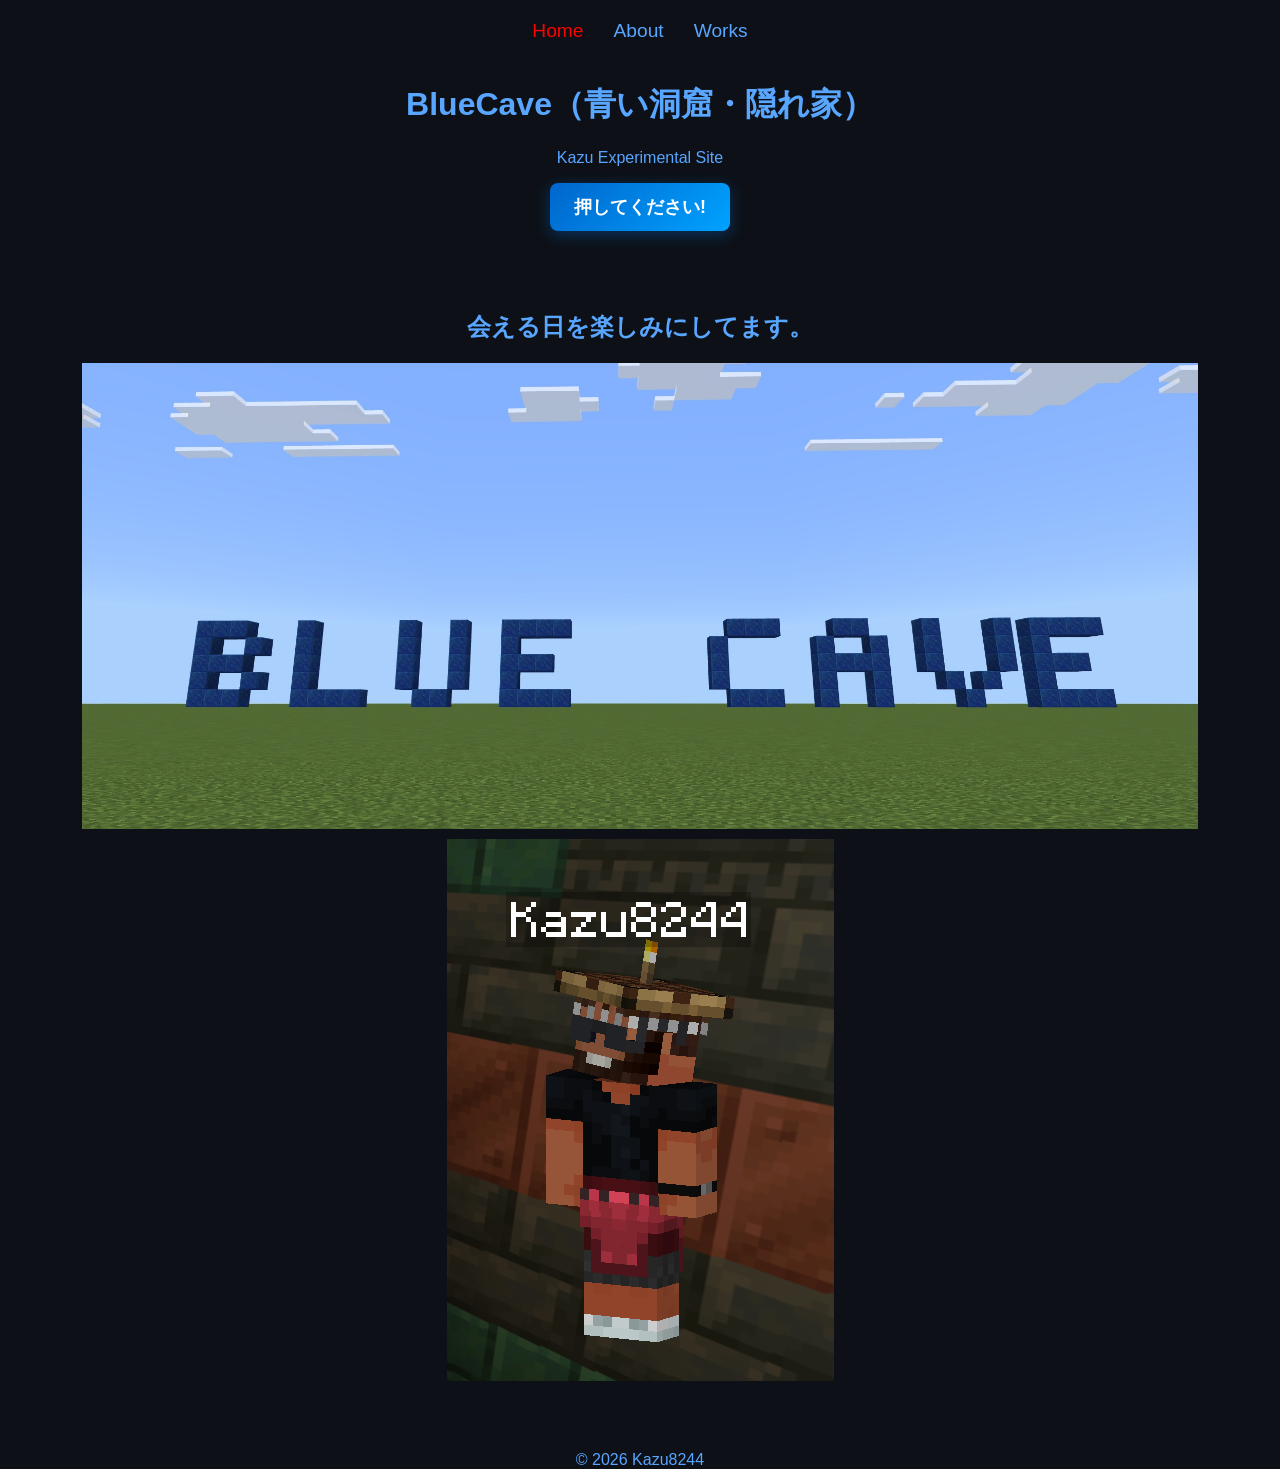
==== index.html @ 6e3630bf "写真bluecaveを追加" ====
<!DOCTYPE html>
<html lang="ja">
<head>
  <meta charset="UTF-8">
  <meta name="viewport" content="width=device-width, initial-scale=1.0">
  <title>BlueCave</title>
  <link rel="stylesheet" href="style.css">
</head>
<body>
<nav>
  <a href="index.html" class="active">Home</a>
  <a href="about.html">About</a>
  <a href="works.html">Works</a>
</nav>
  <header>
    <h1>BlueCave（青い洞窟・隠れ家）</h1>
    <p>Kazu Experimental Site</p>
    <button class="cool-button" onclick="alert('アロハ！　来てくれてありがとう!　感謝します。毎月第一金曜日の１９時からマイクラとディスコードを使って盛り上がりましょう。')" >押してください!</button>
  </header>

 
  
     <main>
    
    <section>
      <h2>会える日を楽しみにしてます。</h2>
      <img src="images/bluecave.jpg" alt="ブルーケーブ" class="responsive-img">
      <img src="images/photo1.jpg" alt="写真1" class="responsive-img">
      <!-- 追加の写真はここに加えてください -->
    </section>
 
     </main>

  <footer>
    © 2026 Kazu8244

  </footer>

</body>
</html>
---- style.css ----
body {
  margin: 0;
  background-color: #0d1117;
  color: #58a6ff;
  font-family: Arial, sans-serif;
  text-align: center;
}

nav {
  display: flex;
  justify-content: center;
  flex-wrap: wrap;
  padding: 20px;
}

a {
  color: #58a6ff;
  margin: 0 15px;
  text-decoration: none;
  font-size: 1.2rem;
}

a:hover {
  text-decoration: underline;
}

nav a.active {
  color: red;
}

section {
  padding: 60px 20px;
}

/* responsive images */
.responsive-img {
  max-width: 90%;
  height: auto;
  margin: 10px auto;
  display: block;
}

.card {
  border: 1px solid #58a6ff;
  margin: 20px auto;
  padding: 20px;
  width: 60%;
  max-width: 600px;
}

/* media queries for smaller screens */
@media (max-width: 600px) {
  a {
    margin: 0 8px;
    font-size: 1rem;
  }

  section {
    padding: 40px 10px;
  }

  .card {
    width: 90%;
  }

  header h1 {
    font-size: 1.5rem;
  }
}

.cool-button {
  background: linear-gradient(135deg, #0066cc, #00a2ff);
  color: white;
  border: none;
  border-radius: 8px;
  padding: 12px 24px;
  font-size: 18px;
  cursor: pointer;
  box-shadow: 0 4px 15px rgba(0, 102, 204, 0.4);
  transition: all 0.3s ease;
  font-weight: bold;
}

.cool-button:hover {
  background: linear-gradient(135deg, #0052a3, #0088cc);
  box-shadow: 0 6px 20px rgba(0, 102, 204, 0.6);
  transform: translateY(-2px);
}

.cool-button:active {
  transform: translateY(0);
  box-shadow: 0 2px 10px rgba(0, 102, 204, 0.4);
}
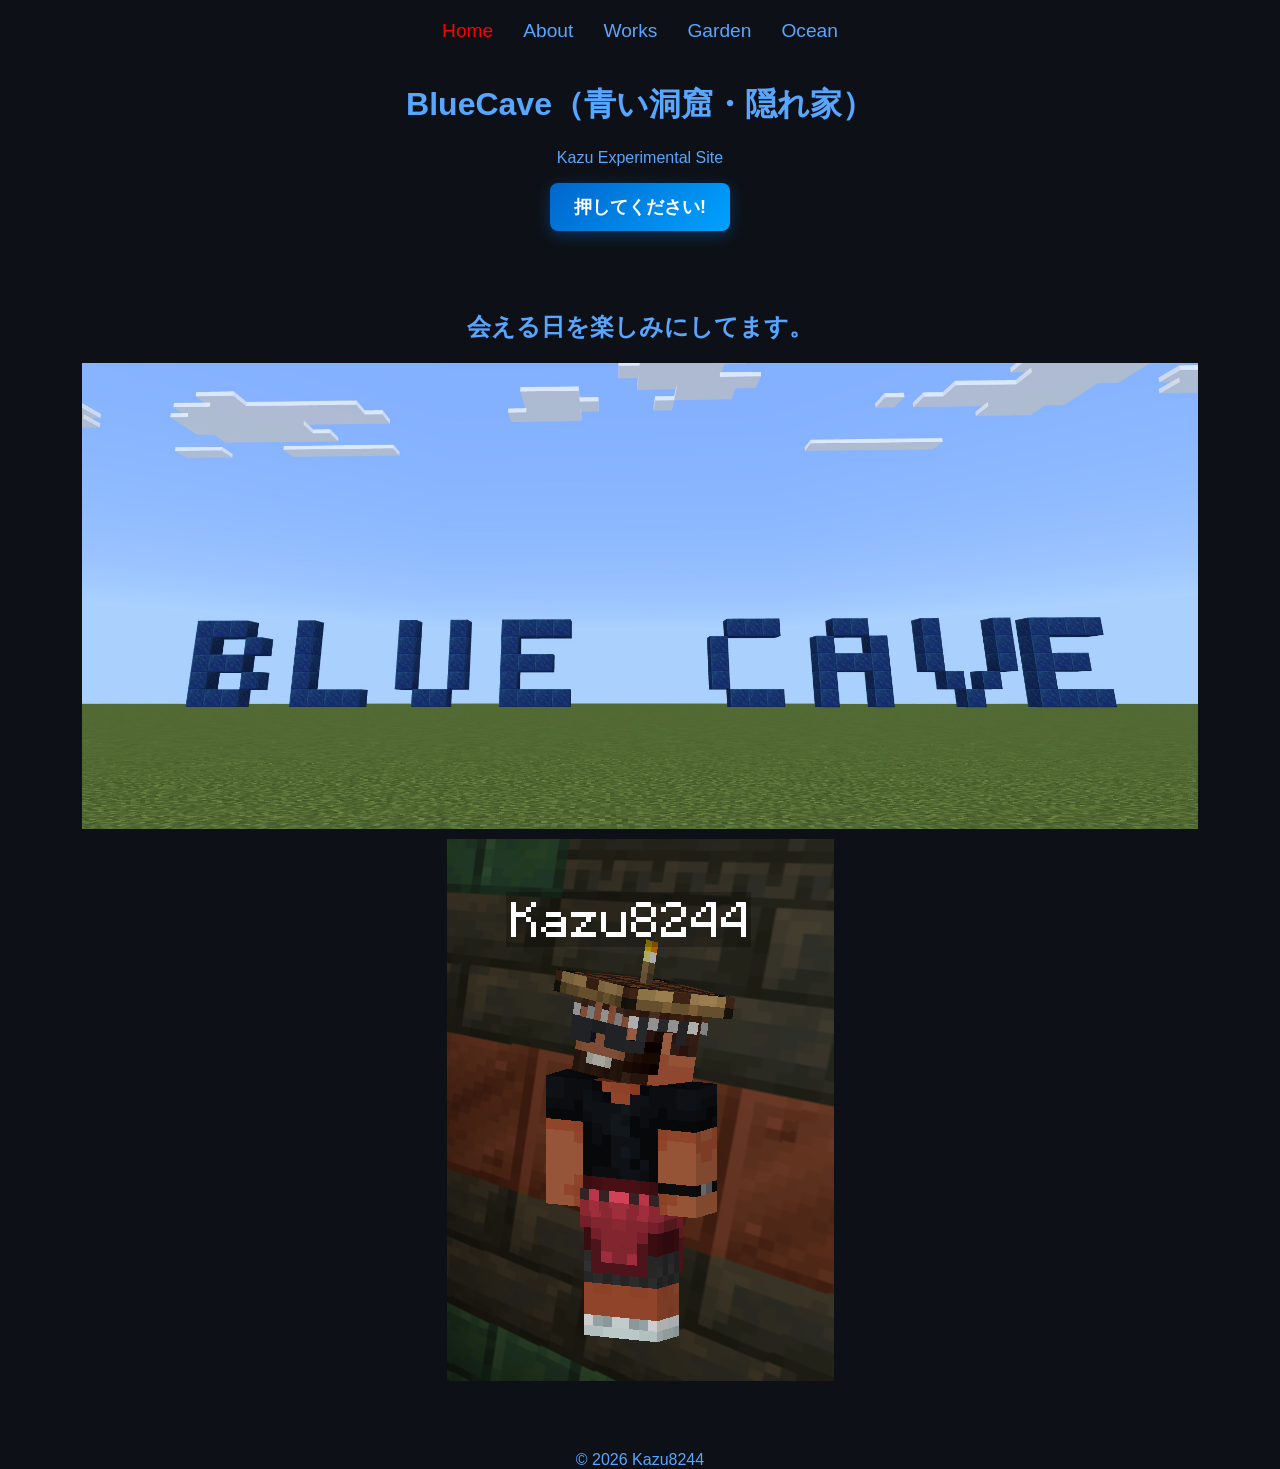
==== commit d42ce83b: "追加ページ" ====
--- a/index.html
+++ b/index.html
@@ -11,6 +11,8 @@
   <a href="index.html" class="active">Home</a>
   <a href="about.html">About</a>
   <a href="works.html">Works</a>
+  <a href="garden.html">Garden</a>
+  <a href="ocean.html">Ocean</a>
 </nav>
   <header>
     <h1>BlueCave（青い洞窟・隠れ家）</h1>
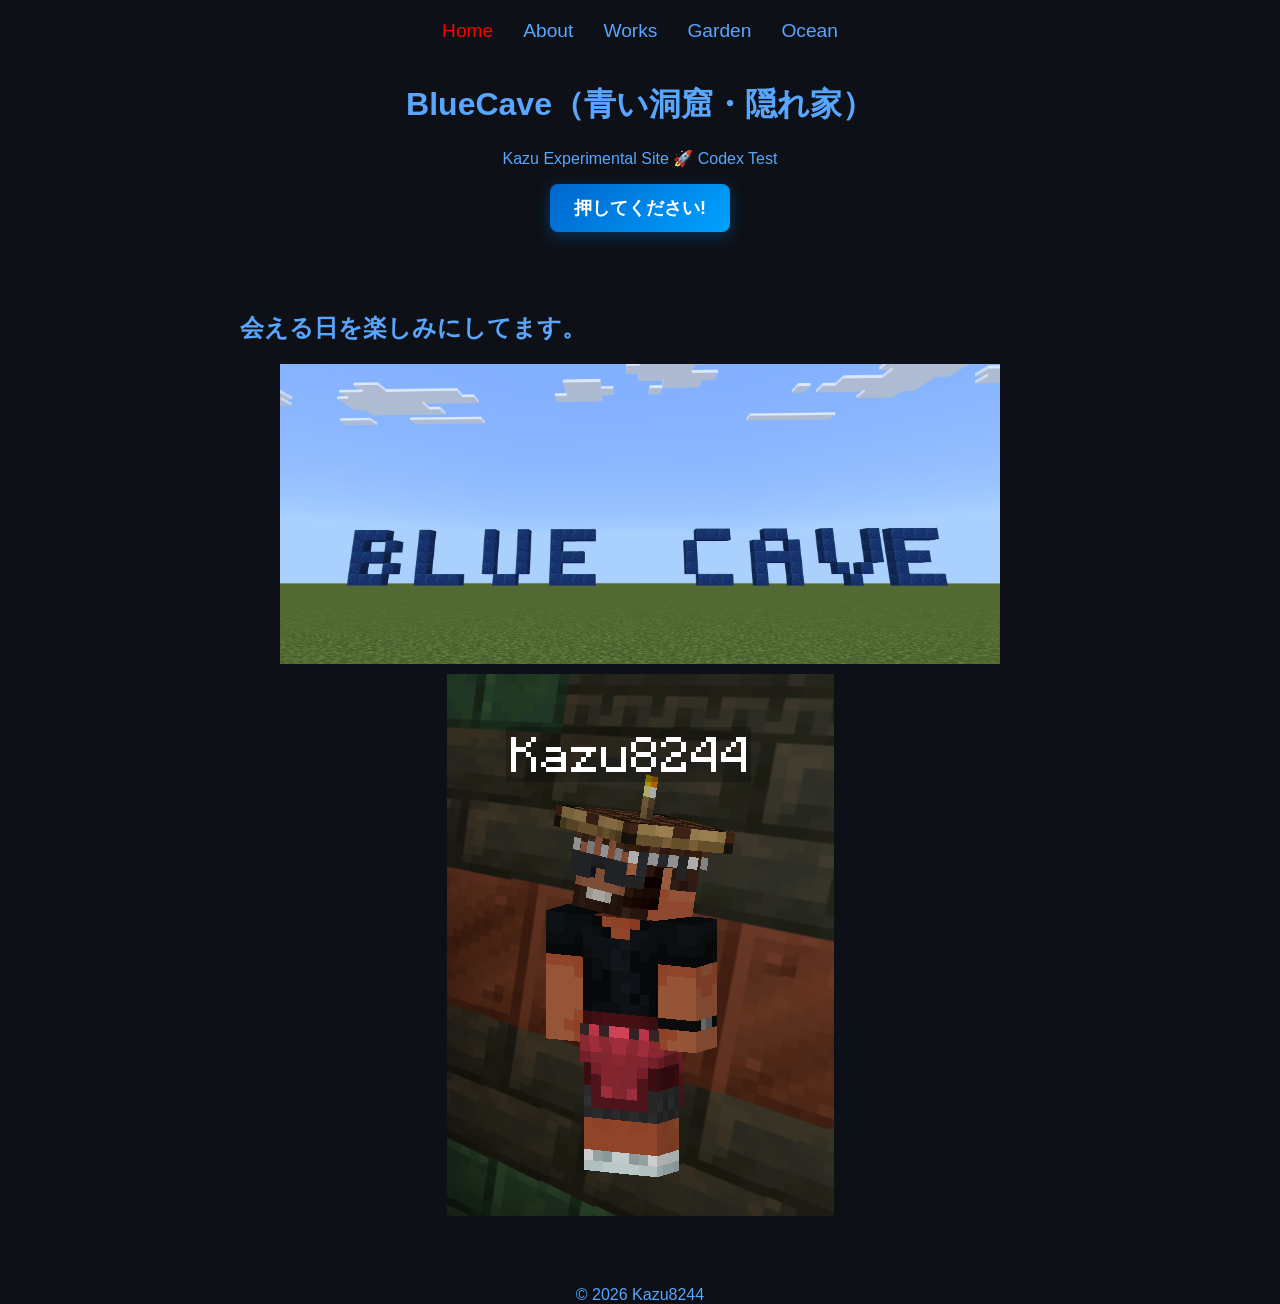
==== commit e7e00fdf: "Codexテスト" ====
--- a/index.html
+++ b/index.html
@@ -16,8 +16,8 @@
 </nav>
   <header>
     <h1>BlueCave（青い洞窟・隠れ家）</h1>
-    <p>Kazu Experimental Site</p>
-    <button class="cool-button" onclick="alert('アロハ！　来てくれてありがとう!　感謝します。毎月第一金曜日の１９時からマイクラとディスコードを使って盛り上がりましょう。')" >押してください!</button>
+    <p>Kazu Experimental Site 🚀 Codex Test</p>
+    <button class="cool-button" onclick="alert('アロハ！　来てくれてありがとう!　感謝します。毎月第一金曜日の１９時からマイクラとディスコードを使って楽しみましょう。')" >押してください!</button>
   </header>
 
  
--- a/style.css
+++ b/style.css
@@ -30,6 +30,13 @@
 
 section {
   padding: 60px 20px;
+  max-width: 800px;
+  margin: 0 auto;
+  text-align: left;
+}
+
+h1 {
+  text-align: center;
 }
 
 /* responsive images */
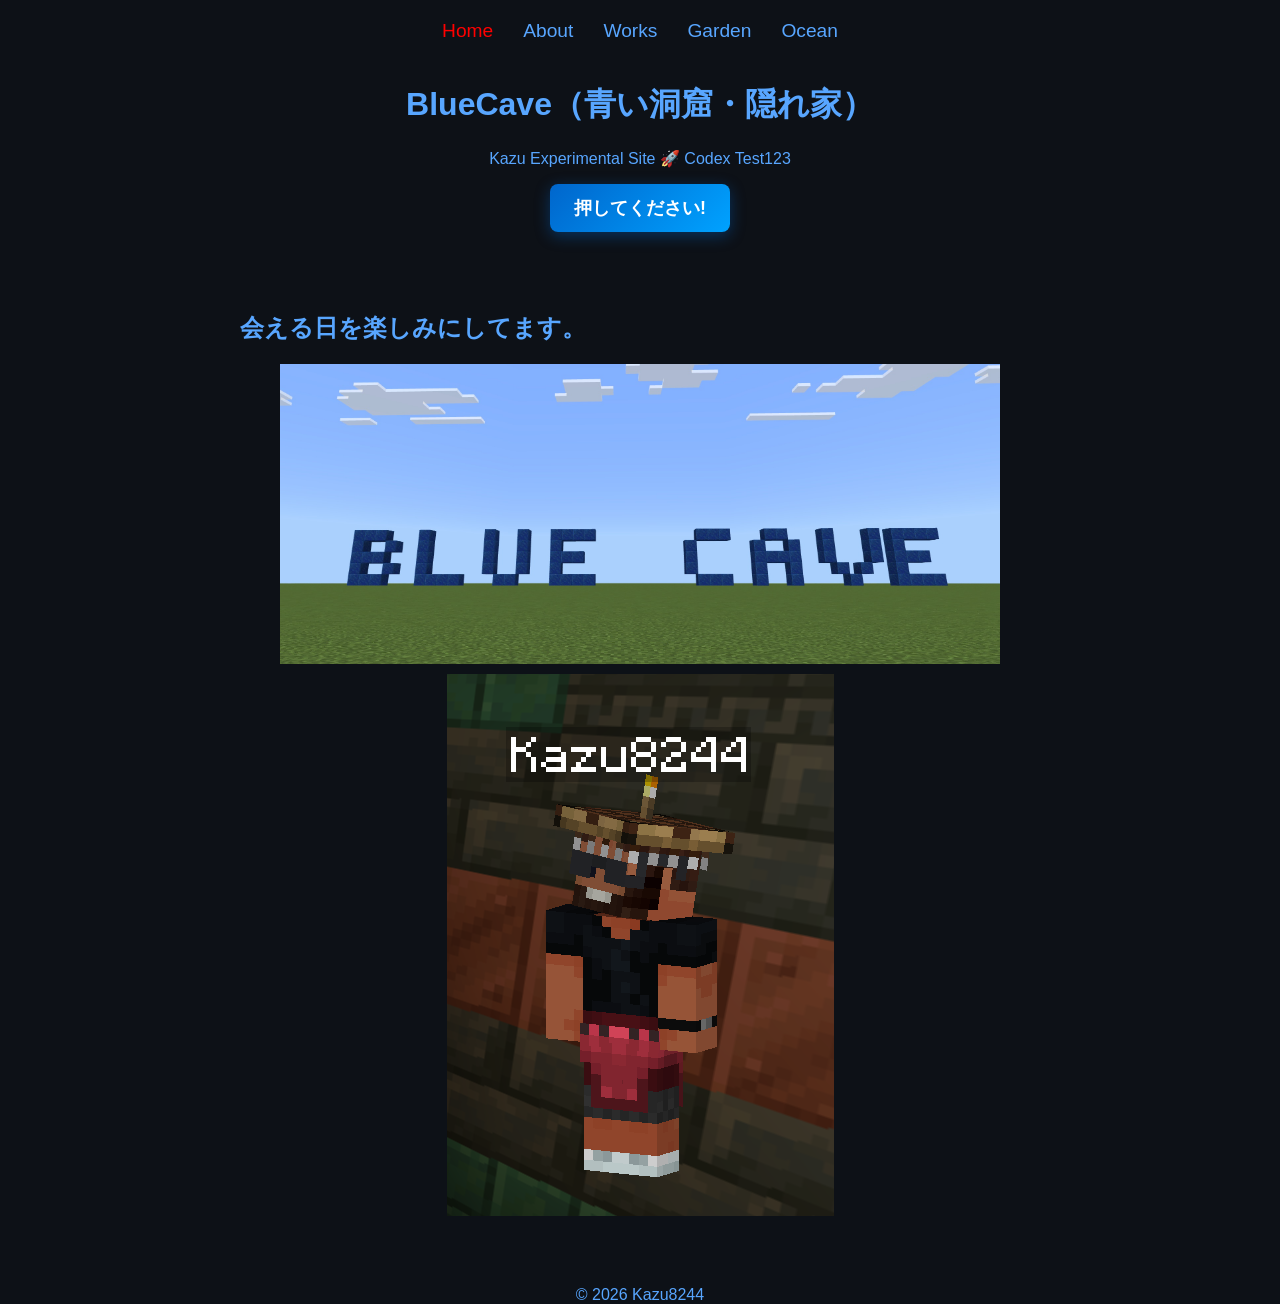
==== commit 666b13bf: "Codexテストの説明文を更新" ====
--- a/index.html
+++ b/index.html
@@ -16,7 +16,7 @@
 </nav>
   <header>
     <h1>BlueCave（青い洞窟・隠れ家）</h1>
-    <p>Kazu Experimental Site 🚀 Codex Test</p>
+    <p>Kazu Experimental Site 🚀 Codex Test123</p>
     <button class="cool-button" onclick="alert('アロハ！　来てくれてありがとう!　感謝します。毎月第一金曜日の１９時からマイクラとディスコードを使って楽しみましょう。')" >押してください!</button>
   </header>
 
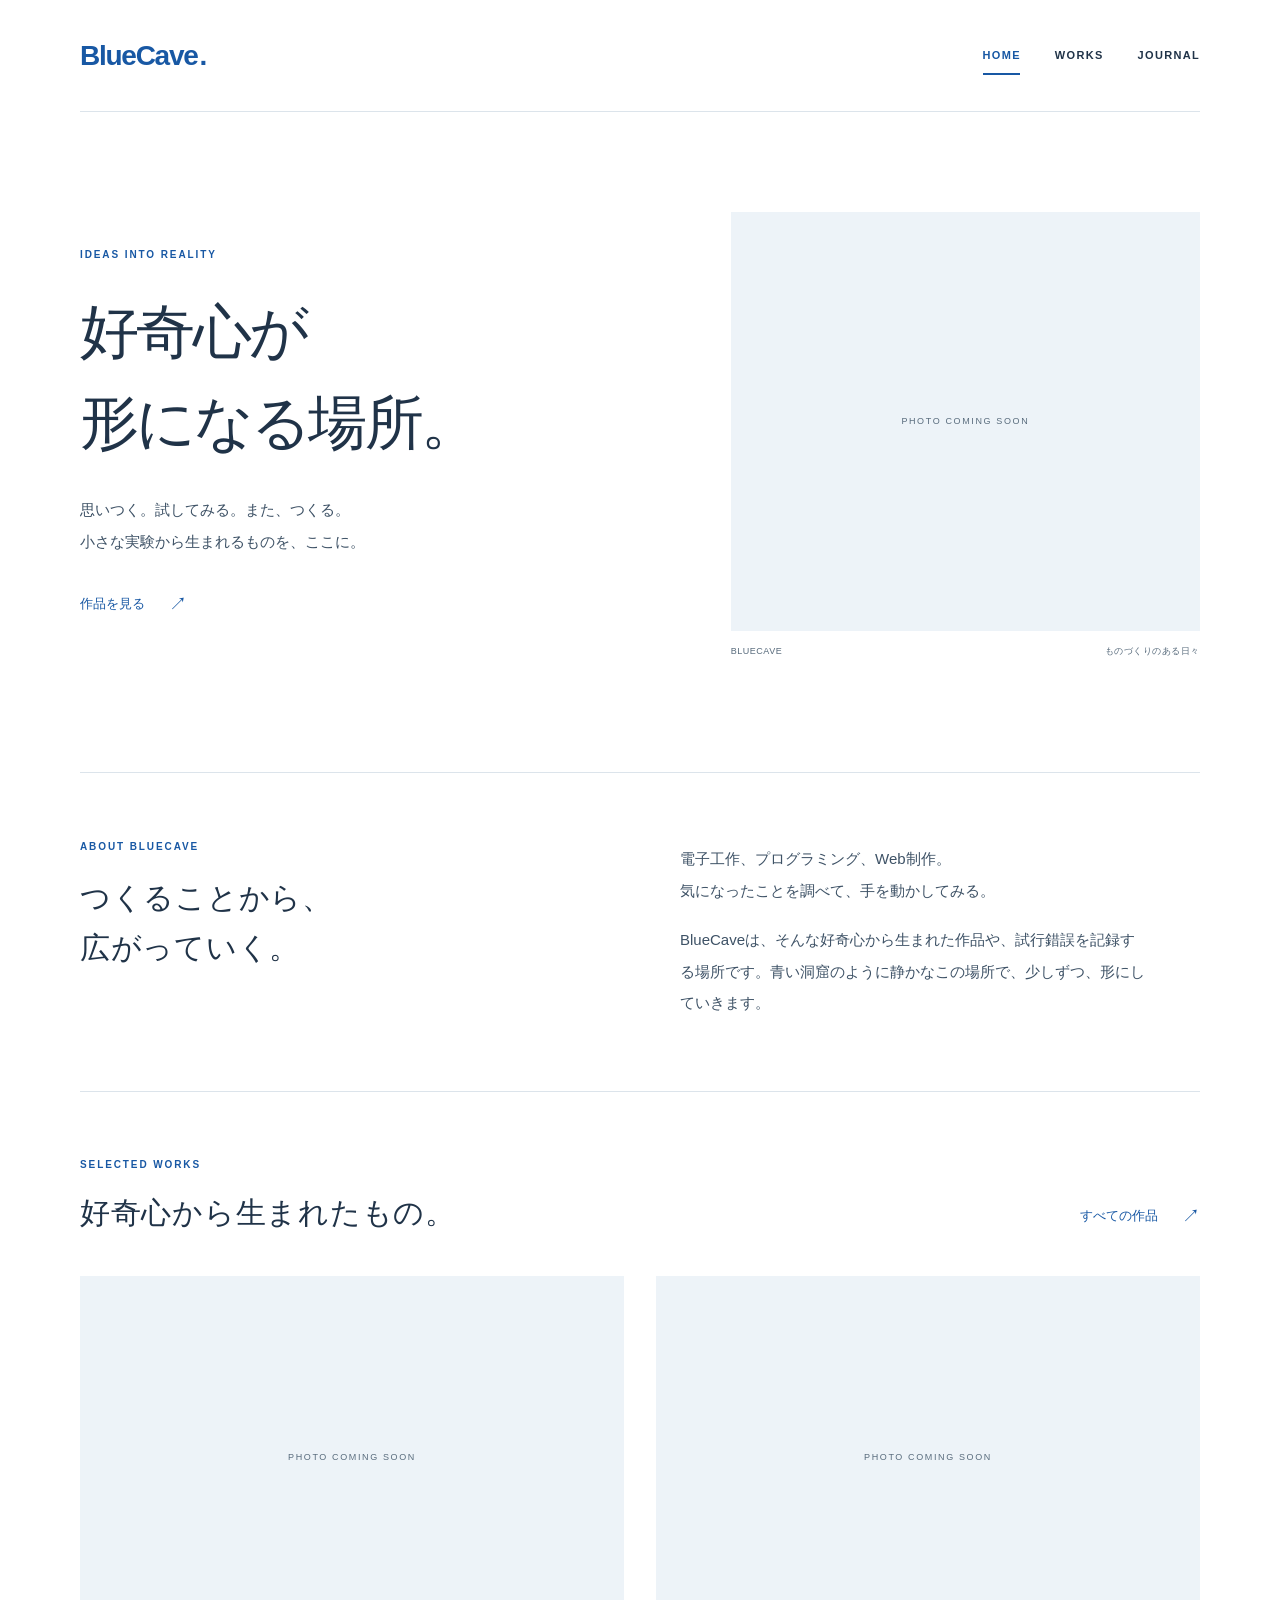
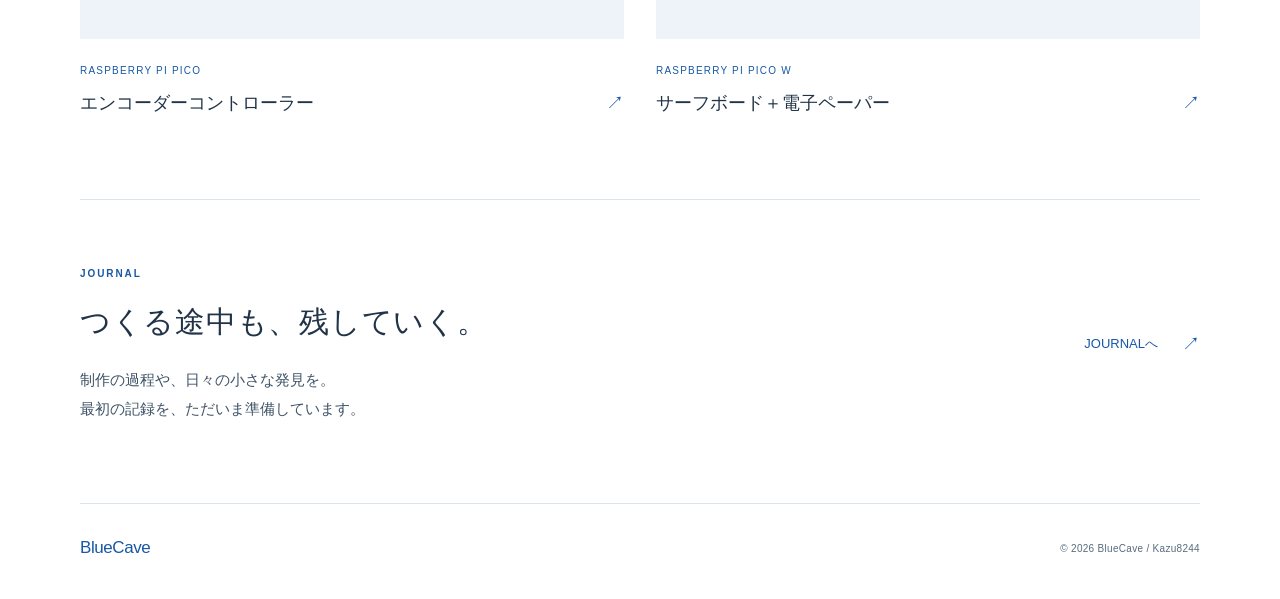
==== commit 8e542425: "BlueCave 2.0 初期デザイン完成" ====
--- a/index.html
+++ b/index.html
@@ -1,42 +1,90 @@
-<!DOCTYPE html>
+﻿<!DOCTYPE html>
 <html lang="ja">
 <head>
   <meta charset="UTF-8">
   <meta name="viewport" content="width=device-width, initial-scale=1.0">
-  <title>BlueCave</title>
-  <link rel="stylesheet" href="style.css">
+  <meta name="description" content="好奇心が形になる場所。BlueCaveは、電子工作やプログラミング、日々の小さな実験を記録する場所です。">
+  <title>BlueCave — 好奇心が形になる場所。</title>
+  <link rel="stylesheet" href="assets/css/bluecave-v2.css">
 </head>
 <body>
-<nav>
-  <a href="index.html" class="active">Home</a>
-  <a href="about.html">About</a>
-  <a href="works.html">Works</a>
-  <a href="garden.html">Garden</a>
-  <a href="ocean.html">Ocean</a>
-</nav>
-  <header>
-    <h1>BlueCave（青い洞窟・隠れ家）</h1>
-    <p>Kazu Experimental Site 🚀 Codex Test123</p>
-    <button class="cool-button" onclick="alert('アロハ！　来てくれてありがとう!　感謝します。毎月第一金曜日の１９時からマイクラとディスコードを使って楽しみましょう。')" >押してください!</button>
+  <a class="skip-link" href="#main">本文へスキップ</a>
+  <header class="site-header container">
+    <a class="brand" href="index.html" aria-label="BlueCave ホーム">BlueCave<span class="brand-dot">.</span></a>
+    <nav class="site-nav" aria-label="メインナビゲーション">
+      <a href="index.html" aria-current="page">HOME</a>
+      <a href="works.html">WORKS</a>
+      <a href="journal.html">JOURNAL</a>
+    </nav>
   </header>
 
- 
-  
-     <main>
-    
-    <section>
-      <h2>会える日を楽しみにしてます。</h2>
-      <img src="images/bluecave.jpg" alt="ブルーケーブ" class="responsive-img">
-      <img src="images/photo1.jpg" alt="写真1" class="responsive-img">
-      <!-- 追加の写真はここに加えてください -->
+  <main id="main" class="container">
+    <section class="hero" aria-labelledby="home-title">
+      <div class="hero-copy">
+        <p class="eyebrow">IDEAS INTO REALITY</p>
+        <h1 id="home-title">好奇心が<br>形になる場所。</h1>
+        <p class="hero-description">思いつく。試してみる。また、つくる。<br>小さな実験から生まれるものを、ここに。</p>
+        <a class="text-link" href="works.html">作品を見る <span aria-hidden="true">↗</span></a>
+      </div>
+      <div class="hero-visual">
+        <div class="placeholder hero-image" role="img" aria-label="制作風景の写真を準備中">
+          <span class="placeholder-label">PHOTO COMING SOON</span>
+        </div>
+        <p class="image-caption"><span>BLUECAVE</span><span>ものづくりのある日々</span></p>
+      </div>
     </section>
- 
-     </main>
 
-  <footer>
-    © 2026 Kazu8244
+    <section class="intro section-border" aria-labelledby="intro-title">
+      <div>
+        <p class="eyebrow">ABOUT BLUECAVE</p>
+        <h2 id="intro-title">つくることから、<br>広がっていく。</h2>
+      </div>
+      <div class="intro-copy">
+        <p>電子工作、プログラミング、Web制作。<br>気になったことを調べて、手を動かしてみる。</p>
+        <p>BlueCaveは、そんな好奇心から生まれた作品や、試行錯誤を記録する場所です。青い洞窟のように静かなこの場所で、少しずつ、形にしていきます。</p>
+      </div>
+    </section>
 
+    <section class="section-block section-border" aria-labelledby="works-title">
+      <div class="section-heading">
+        <div>
+          <p class="eyebrow">SELECTED WORKS</p>
+          <h2 id="works-title">好奇心から生まれたもの。</h2>
+        </div>
+        <a class="text-link" href="works.html">すべての作品 <span aria-hidden="true">↗</span></a>
+      </div>
+      <div class="works-grid">
+        <!-- HOMEの作品は抜粋です。作品を更新する際はworks.htmlも確認してください。 -->
+        <article class="work-preview">
+          <a class="work-link" href="works.html#encoder">
+            <div class="placeholder project-image" aria-hidden="true"><span class="placeholder-label">PHOTO COMING SOON</span></div>
+            <p class="work-category">RASPBERRY PI PICO</p>
+            <h3>エンコーダーコントローラー <span aria-hidden="true">↗</span></h3>
+          </a>
+        </article>
+        <article class="work-preview">
+          <a class="work-link" href="works.html#surfboard">
+            <div class="placeholder project-image" aria-hidden="true"><span class="placeholder-label">PHOTO COMING SOON</span></div>
+            <p class="work-category">RASPBERRY PI PICO W</p>
+            <h3>サーフボード＋電子ペーパー <span aria-hidden="true">↗</span></h3>
+          </a>
+        </article>
+      </div>
+    </section>
+
+    <section class="journal-intro section-border" aria-labelledby="journal-title">
+      <div>
+        <p class="eyebrow">JOURNAL</p>
+        <h2 id="journal-title">つくる途中も、残していく。</h2>
+        <p>制作の過程や、日々の小さな発見を。<br>最初の記録を、ただいま準備しています。</p>
+      </div>
+      <a class="text-link" href="journal.html">JOURNALへ <span aria-hidden="true">↗</span></a>
+    </section>
+  </main>
+
+  <footer class="site-footer container">
+    <p class="footer-brand">BlueCave</p>
+    <p>© 2026 BlueCave / Kazu8244</p>
   </footer>
-
 </body>
 </html>
--- a/assets/css/bluecave-v2.css
+++ b/assets/css/bluecave-v2.css
@@ -0,0 +1,162 @@
+/* BlueCave 2.0 — 新しい3ページ専用。既存ページはstyle.cssを使用します。 */
+:root {
+  color-scheme: light;
+  --blue: #1858a4;
+  --ink: #203348;
+  --muted: #586b7c;
+  --copy: #3e5266;
+  --font-copy: Meiryo, "Hiragino Sans", "Hiragino Kaku Gothic ProN", sans-serif;
+  --line: #dce4eb;
+  --pale: #edf3f8;
+  --white: #fff;
+  --content-width: 1120px;
+}
+
+* { box-sizing: border-box; }
+body {
+  margin: 0;
+  background: var(--white);
+  color: var(--ink);
+  font-family: -apple-system, BlinkMacSystemFont, "Segoe UI", "Hiragino Kaku Gothic ProN", "Yu Gothic", Meiryo, sans-serif;
+  font-size: 16px;
+  line-height: 1.9;
+  -webkit-text-size-adjust: 100%;
+}
+a { color: inherit; text-decoration: none; }
+a:hover { color: var(--blue); }
+a:focus-visible { outline: 2px solid var(--blue); outline-offset: 6px; }
+img { display: block; max-width: 100%; }
+h1, h2, h3, p { margin: 0; }
+h1, h2, h3 { font-weight: 500; overflow-wrap: anywhere; }
+h2 { font-size: clamp(1.4rem, 2.4vw, 1.85rem); line-height: 1.7; letter-spacing: .025em; }
+h3 { font-size: 1.15rem; line-height: 1.75; }
+::selection { background: #dceafb; color: var(--ink); }
+.container { width: min(var(--content-width), calc(100% - 96px)); margin-inline: auto; }
+.skip-link { position: absolute; top: 10px; left: 16px; padding: 8px 16px; background: var(--white); color: var(--blue); transform: translateY(-160%); z-index: 10; }
+.skip-link:focus { transform: translateY(0); }
+.site-header { display: flex; justify-content: space-between; align-items: center; min-height: 112px; border-bottom: 1px solid var(--line); gap: 24px; }
+.brand { color: var(--blue); font-size: 28px; font-weight: 600; letter-spacing: -.045em; line-height: 1.2; }
+.brand-dot { margin-left: 2px; }
+.site-nav { display: flex; align-items: center; gap: 34px; }
+.site-nav a { display: inline-flex; align-items: center; min-height: 44px; position: relative; font-size: 11px; font-weight: 600; letter-spacing: .12em; }
+.site-nav a[aria-current="page"] { color: var(--blue); }
+.site-nav a[aria-current="page"]::after { content: ""; position: absolute; bottom: 3px; left: 0; right: .12em; height: 2px; background: var(--blue); }
+.site-nav a:hover { text-decoration: underline; text-underline-offset: 6px; }
+.eyebrow { color: var(--blue); font-size: 10px; font-weight: 600; letter-spacing: .19em; line-height: 1.8; margin-bottom: 22px; }
+.hero { display: grid; grid-template-columns: 1.25fr 1fr; align-items: center; gap: 64px; padding-block: 100px 112px; }
+.hero h1 { font-size: clamp(2.5rem, 4.6vw, 3.75rem); line-height: 1.55; letter-spacing: -.045em; font-weight: 500; }
+.hero-description { margin-block: 26px 25px; line-height: 2.1; }
+.text-link { display: inline-flex; gap: 24px; align-items: center; min-height: 44px; color: var(--blue); font-size: 13px; font-weight: 500; }
+.text-link span { font-size: 18px; }
+.text-link:hover { text-decoration: underline; text-underline-offset: 5px; }
+.placeholder { display: grid; place-items: center; background: var(--pale); color: var(--muted); }
+.placeholder-label { font-size: 9px; letter-spacing: .18em; text-align: center; padding: 16px; }
+.hero-image { aspect-ratio: 1.12; width: 100%; height: auto; object-fit: cover; }
+.image-caption { display: flex; justify-content: space-between; gap: 12px; margin-top: 12px; color: var(--muted); font-size: 9px; letter-spacing: .06em; }
+.section-border { border-top: 1px solid var(--line); }
+.intro { display: grid; grid-template-columns: 1fr 1fr; gap: 80px; padding-block: 65px 72px; }
+.intro .eyebrow { margin-bottom: 17px; }
+.intro-copy { max-width: 470px; padding-top: 5px; line-height: 2.1; }
+.intro-copy p + p { margin-top: 18px; }
+.section-block { padding-block: 64px 80px; }
+.section-heading { display: flex; justify-content: space-between; align-items: flex-end; gap: 24px; margin-bottom: 38px; }
+.section-heading .eyebrow { margin-bottom: 14px; }
+.works-grid { display: grid; grid-template-columns: repeat(2, minmax(0, 1fr)); gap: 48px 32px; }
+.project-image { width: 100%; height: auto; aspect-ratio: 3 / 2; object-fit: cover; }
+.work-category { margin-block: 22px 7px; color: var(--blue); font-size: 10px; font-weight: 500; letter-spacing: .12em; }
+.work-link { display: block; }
+.work-link h3 { display: flex; justify-content: space-between; gap: 16px; }
+.work-link h3 span { color: var(--blue); flex-shrink: 0; }
+.work-link:hover h3 { text-decoration: underline; text-underline-offset: 6px; }
+.work-description { margin-top: 12px; }
+.work { scroll-margin-top: 32px; }
+.work:target { outline: 2px solid var(--blue); outline-offset: 12px; }
+.journal-intro { display: flex; justify-content: space-between; align-items: center; gap: 32px; padding-block: 65px 80px; }
+.journal-intro .eyebrow { margin-bottom: 14px; }
+.journal-intro h2 + p { margin-top: 19px; }
+.site-footer { border-top: 1px solid var(--line); padding-block: 28px 35px; display: flex; justify-content: space-between; align-items: center; gap: 24px; color: var(--muted); font-size: 10px; letter-spacing: .03em; }
+.footer-brand { color: var(--blue); font-size: 17px; font-weight: 500; letter-spacing: -.025em; }
+.page-main { min-height: calc(100svh - 213px); }
+.page-heading { padding-block: 78px 65px; }
+.page-heading .eyebrow { margin-bottom: 12px; }
+.page-heading h1 { color: var(--blue); font-size: clamp(2.75rem, 6vw, 4.5rem); letter-spacing: -.035em; line-height: 1.25; }
+.page-heading h1 + p { margin-top: 24px; line-height: 2; }
+.works-section { padding-block: 27px 72px; }
+.listing-heading { display: flex; justify-content: space-between; align-items: baseline; gap: 16px; margin-bottom: 32px; }
+.listing-heading h2 { font-size: 14px; }
+.listing-heading p { color: var(--muted); font-size: 11px; }
+.works-list { row-gap: 56px; }
+.page-note { display: flex; justify-content: space-between; align-items: center; gap: 24px; padding-block: 32px 48px; }
+.journal-section { padding-block: 27px 72px; }
+.empty-state { background: #f6f9fc; padding: 64px 32px; text-align: center; }
+.empty-state .eyebrow { margin-bottom: 20px; }
+.empty-state h3 { font-size: 22px; }
+.empty-state h3 + p { margin-top: 20px; }
+.empty-state .text-link { margin-top: 26px; }
+/* JOURNALの記事を追加したときに使用するスタイル */
+.journal-entry { display: grid; grid-template-columns: 180px minmax(0, 1fr); gap: 40px; padding-block: 36px; border-bottom: 1px solid var(--line); scroll-margin-top: 32px; }
+.entry-meta { display: flex; flex-direction: column; gap: 4px; color: var(--muted); font-size: 12px; }
+.entry-meta span { color: var(--blue); }
+.entry-body { max-width: 680px; overflow-wrap: anywhere; }
+.entry-body p { margin-top: 18px; }
+.entry-body img { margin-top: 24px; height: auto; }
+
+/* 説明文は字面のしっかりした日本語フォントと、濃い文字色で読みやすく。 */
+.hero-description,
+.intro-copy,
+.work-description,
+.journal-intro h2 + p,
+.page-heading h1 + p,
+.page-note p,
+.empty-state h3 + p,
+.entry-body p {
+  font-family: var(--font-copy);
+  font-size: 15px;
+  font-weight: 500;
+  color: var(--copy);
+}
+
+@media (max-width: 900px) {
+  .container { width: calc(100% - 64px); }
+  .hero { gap: 32px; padding-block: 72px 80px; }
+  .hero h1 { font-size: clamp(2.1rem, 4.5vw, 2.75rem); }
+  .intro { gap: 40px; }
+}
+
+@media (max-width: 640px) {
+  .container { width: calc(100% - 40px); }
+  .site-header { min-height: 88px; gap: 16px; flex-wrap: wrap; padding-block: 16px; }
+  .brand { font-size: 23px; }
+  .site-nav { gap: 16px; }
+  .site-nav a { font-size: 10px; letter-spacing: .07em; }
+  .hero { grid-template-columns: 1fr; gap: 40px; padding-block: 56px; }
+  .hero h1 { font-size: clamp(2rem, 8.5vw, 3rem); }
+  .hero-description { margin-top: 22px; }
+  .hero-image { aspect-ratio: 4 / 3; }
+  .intro { grid-template-columns: 1fr; gap: 24px; padding-block: 42px 48px; }
+  .intro-copy { max-width: none; }
+  .section-block { padding-block: 42px 48px; }
+  .section-heading { flex-direction: column; align-items: flex-start; gap: 12px; margin-bottom: 26px; }
+  .works-grid { grid-template-columns: 1fr; gap: 36px; }
+  .work-category { margin-top: 16px; }
+  h3 { font-size: 1.05rem; }
+  .journal-intro { flex-direction: column; align-items: flex-start; gap: 20px; padding-block: 42px 48px; }
+  .site-footer { padding-block: 24px; gap: 12px; flex-wrap: wrap; }
+  .page-heading { padding-block: 54px 42px; }
+  .listing-heading { flex-direction: column; gap: 6px; margin-bottom: 26px; }
+  .works-section, .journal-section { padding-bottom: 48px; }
+  .page-note { flex-direction: column; align-items: flex-start; gap: 12px; padding-block: 26px 36px; }
+  .empty-state { padding: 48px 20px; }
+  .empty-state h3 { font-size: 18px; }
+  .hero-description,
+  .intro-copy,
+  .work-description,
+  .journal-intro h2 + p,
+  .page-heading h1 + p,
+  .page-note p,
+  .empty-state h3 + p,
+  .entry-body p { font-size: 14px; }
+  .empty-state br { display: none; }
+  .journal-entry { grid-template-columns: 1fr; gap: 12px; padding-block: 28px; }
+  .entry-meta { flex-direction: row; flex-wrap: wrap; gap: 16px; }
+}
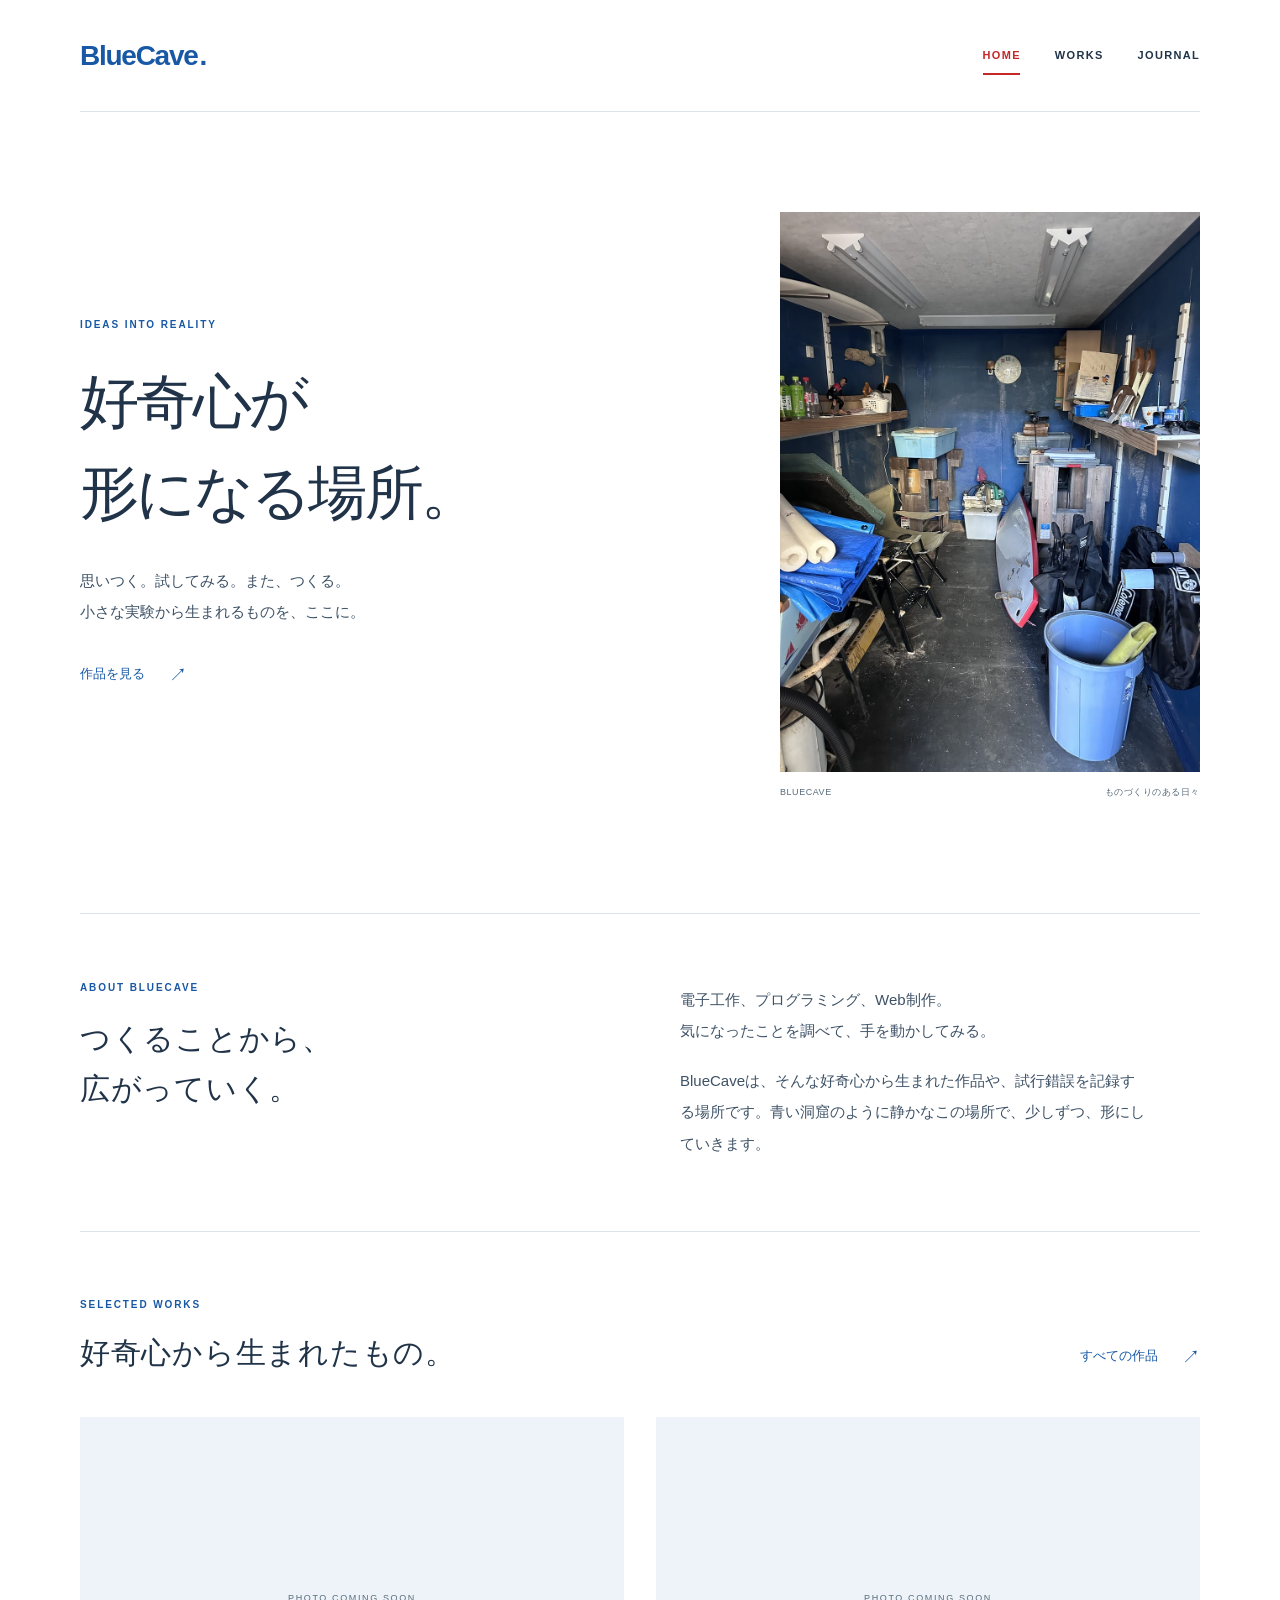
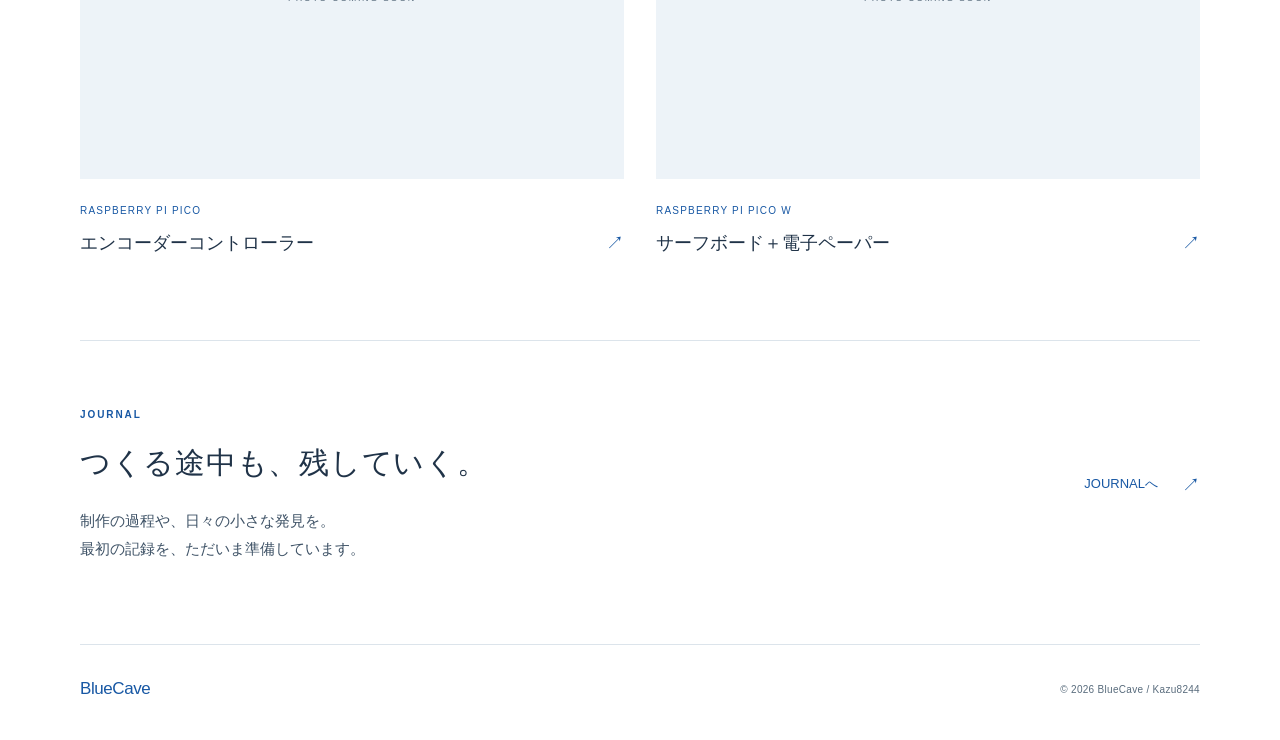
==== commit 1f20001b: "Add workshop photo to homepage hero Replace the hero image placeholder with a workshop photo and adj" ====
--- a/index.html
+++ b/index.html
@@ -27,9 +27,9 @@
         <a class="text-link" href="works.html">作品を見る <span aria-hidden="true">↗</span></a>
       </div>
       <div class="hero-visual">
-        <div class="placeholder hero-image" role="img" aria-label="制作風景の写真を準備中">
-          <span class="placeholder-label">PHOTO COMING SOON</span>
-        </div>
+        <img class="hero-image" src="images/workshop.jpg"
+             alt="青い壁に囲まれ、工具や木材、サーフボードが並ぶBlueCaveの作業場"
+             width="1000" height="1333" fetchpriority="high" decoding="async">
         <p class="image-caption"><span>BLUECAVE</span><span>ものづくりのある日々</span></p>
       </div>
     </section>
--- a/assets/css/bluecave-v2.css
+++ b/assets/css/bluecave-v2.css
@@ -39,8 +39,8 @@
 .brand-dot { margin-left: 2px; }
 .site-nav { display: flex; align-items: center; gap: 34px; }
 .site-nav a { display: inline-flex; align-items: center; min-height: 44px; position: relative; font-size: 11px; font-weight: 600; letter-spacing: .12em; }
-.site-nav a[aria-current="page"] { color: var(--blue); }
-.site-nav a[aria-current="page"]::after { content: ""; position: absolute; bottom: 3px; left: 0; right: .12em; height: 2px; background: var(--blue); }
+.site-nav a[aria-current="page"] { color: #c62828; }
+.site-nav a[aria-current="page"]::after { content: ""; position: absolute; bottom: 3px; left: 0; right: .12em; height: 2px; background: currentColor; }
 .site-nav a:hover { text-decoration: underline; text-underline-offset: 6px; }
 .eyebrow { color: var(--blue); font-size: 10px; font-weight: 600; letter-spacing: .19em; line-height: 1.8; margin-bottom: 22px; }
 .hero { display: grid; grid-template-columns: 1.25fr 1fr; align-items: center; gap: 64px; padding-block: 100px 112px; }
@@ -51,7 +51,8 @@
 .text-link:hover { text-decoration: underline; text-underline-offset: 5px; }
 .placeholder { display: grid; place-items: center; background: var(--pale); color: var(--muted); }
 .placeholder-label { font-size: 9px; letter-spacing: .18em; text-align: center; padding: 16px; }
-.hero-image { aspect-ratio: 1.12; width: 100%; height: auto; object-fit: cover; }
+.hero-visual { width: 100%; max-width: 420px; min-width: 0; justify-self: end; }
+.hero-image { width: 100%; height: auto; }
 .image-caption { display: flex; justify-content: space-between; gap: 12px; margin-top: 12px; color: var(--muted); font-size: 9px; letter-spacing: .06em; }
 .section-border { border-top: 1px solid var(--line); }
 .intro { display: grid; grid-template-columns: 1fr 1fr; gap: 80px; padding-block: 65px 72px; }
@@ -132,7 +133,7 @@
   .hero { grid-template-columns: 1fr; gap: 40px; padding-block: 56px; }
   .hero h1 { font-size: clamp(2rem, 8.5vw, 3rem); }
   .hero-description { margin-top: 22px; }
-  .hero-image { aspect-ratio: 4 / 3; }
+  .hero-visual { justify-self: center; }
   .intro { grid-template-columns: 1fr; gap: 24px; padding-block: 42px 48px; }
   .intro-copy { max-width: none; }
   .section-block { padding-block: 42px 48px; }
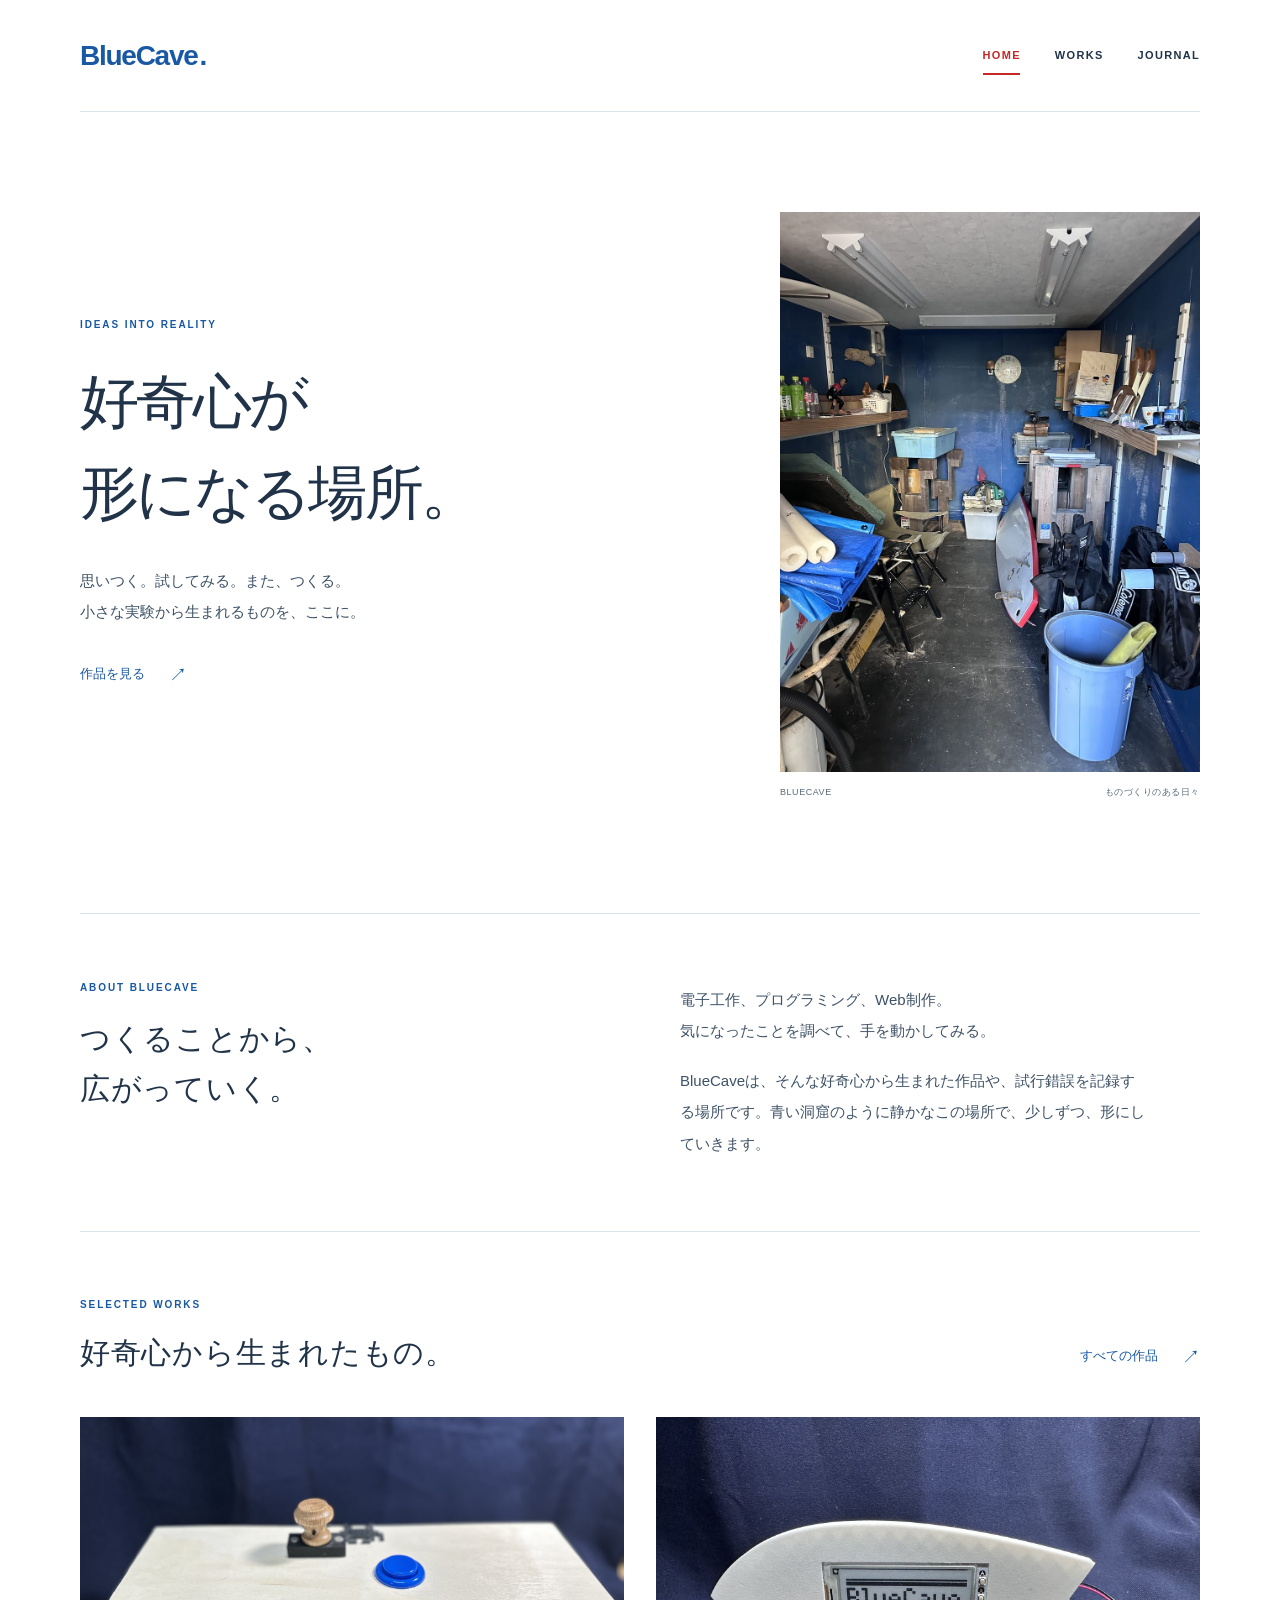
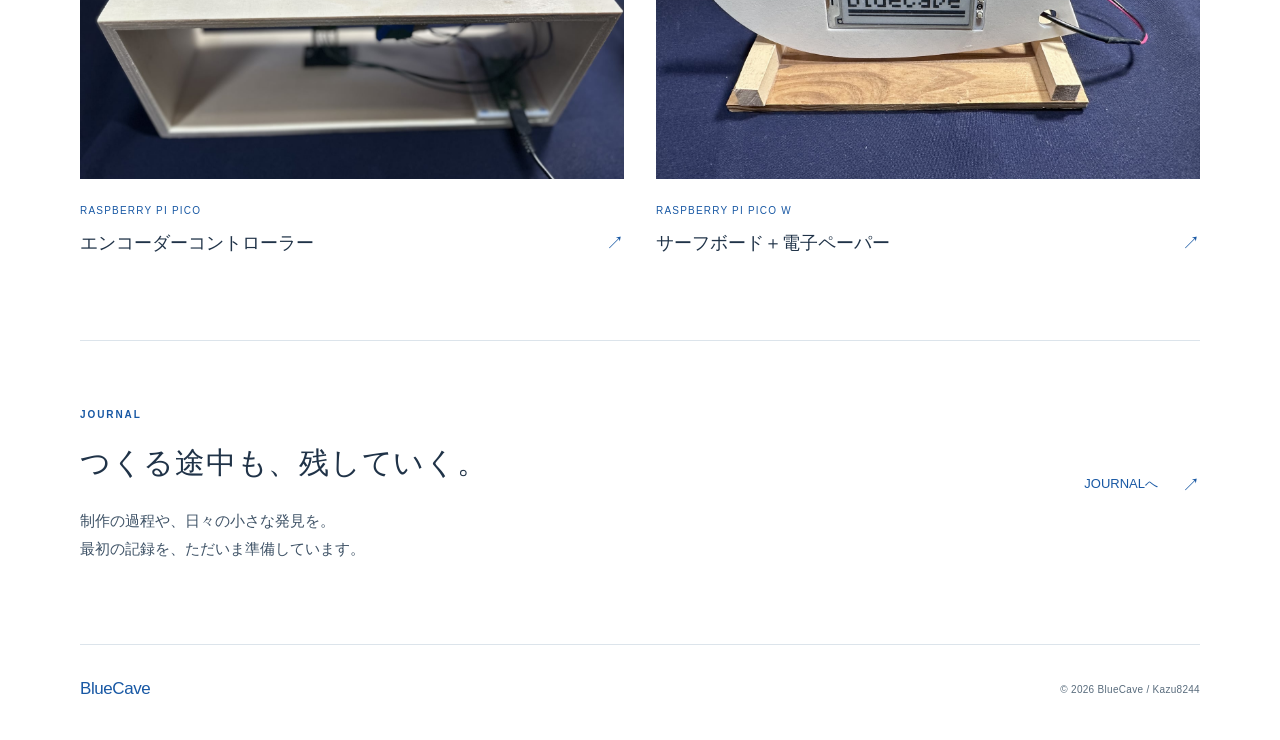
==== commit 0967d523: "Add project photos to portfolio Replace photo placeholders with project images, add three new portfo" ====
--- a/index.html
+++ b/index.html
@@ -57,14 +57,14 @@
         <!-- HOMEの作品は抜粋です。作品を更新する際はworks.htmlも確認してください。 -->
         <article class="work-preview">
           <a class="work-link" href="works.html#encoder">
-            <div class="placeholder project-image" aria-hidden="true"><span class="placeholder-label">PHOTO COMING SOON</span></div>
+            <img class="project-image" src="images/encoder-controller.jpg" alt="木製ケースに回転つまみと青いボタンを取り付けたエンコーダーコントローラー" width="1600" height="1200" loading="lazy" decoding="async">
             <p class="work-category">RASPBERRY PI PICO</p>
             <h3>エンコーダーコントローラー <span aria-hidden="true">↗</span></h3>
           </a>
         </article>
         <article class="work-preview">
           <a class="work-link" href="works.html#surfboard">
-            <div class="placeholder project-image" aria-hidden="true"><span class="placeholder-label">PHOTO COMING SOON</span></div>
+            <img class="project-image" src="images/surfboard-epaper.jpg" alt="木製台座に載せた白いサーフボード型の本体と、BlueCaveの文字を表示する電子ペーパー" width="1600" height="1200" loading="lazy" decoding="async">
             <p class="work-category">RASPBERRY PI PICO W</p>
             <h3>サーフボード＋電子ペーパー <span aria-hidden="true">↗</span></h3>
           </a>
